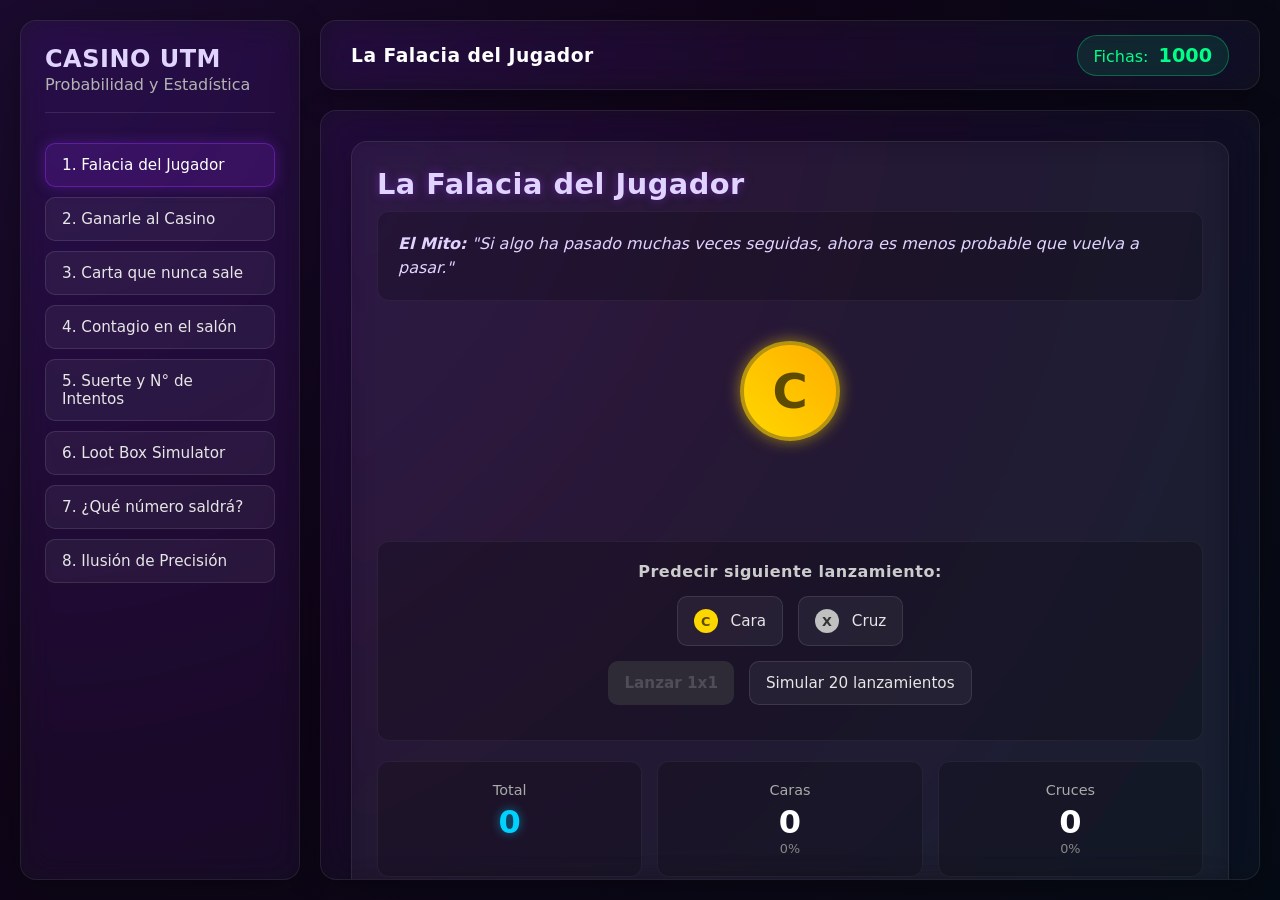
==== index.html @ 287e945e "Initial commit: Estructura completa de CASINO UTM con Clean Architecture" ====
<!DOCTYPE html>
<html lang="es">
<head>
    <meta charset="UTF-8">
    <meta name="viewport" content="width=device-width, initial-scale=1.0">
    <title>CASINO UTM | Rompiendo Mitos</title>
    <link rel="stylesheet" href="assets/css/base.css">
    <link rel="stylesheet" href="assets/css/glass-theme.css">
</head>
<body>
    <div class="app-container">
        
        <aside class="glass-panel sidebar">
            <div class="sidebar-header">
                <h2>CASINO UTM</h2>
                <p>Probabilidad y Estadística</p>
            </div>
            
            <nav class="sidebar-nav">
                <button class="glass-btn nav-btn active" data-target="game1">1. Falacia del Jugador</button>
                <button class="glass-btn nav-btn" data-target="game2">2. Ganarle al Casino</button>
                <button class="glass-btn nav-btn" data-target="game3">3. Carta que nunca sale</button>
                <button class="glass-btn nav-btn" data-target="game4">4. Contagio en el salón</button>
                <button class="glass-btn nav-btn" data-target="game5">5. Suerte y N° de Intentos</button>
                <button class="glass-btn nav-btn" data-target="game6">6. Loot Box Simulator</button>
                <button class="glass-btn nav-btn" data-target="game7">7. ¿Qué número saldrá?</button>
                <button class="glass-btn nav-btn" data-target="game8">8. Ilusión de Precisión</button>
            </nav>
        </aside>

        <main class="main-workspace">
            
            <header class="glass-panel topbar">
                <div class="topbar-title">
                    <h3 id="current-game-title">Selecciona un juego</h3>
                </div>
                <div class="user-wallet">
                    <span>Fichas: </span>
                    <strong id="wallet-balance">1000</strong>
                </div>
            </header>

            <section id="main-content" class="glass-panel content-area">
                <div class="welcome-message">
                    <h2>Bienvenido al Casino UTM</h2>
                    <p>Selecciona un minijuego en el panel izquierdo para comenzar a romper mitos.</p>
                </div>
            </section>

        </main>
    </div>

    <script type="module" src="app.js"></script>
</body>
</html>
---- assets/css/base.css ----
/* =========================================
   BASE & RESET
   ========================================= */
* {
    margin: 0;
    padding: 0;
    box-sizing: border-box;
    font-family: 'Segoe UI', system-ui, -apple-system, sans-serif;
}

body {
    /* Fondo oscuro vibrante para resaltar el efecto Glassmorphism */
    background: radial-gradient(circle at top left, #1a0b2e, #0f0518 50%, #050b14);
    background-attachment: fixed;
    color: #ffffff;
    min-height: 100vh;
    overflow: hidden; /* Evita scroll en toda la página, se hará en los paneles */
}

.app-container {
    display: flex;
    height: 100vh;
    padding: 20px;
    gap: 20px;
}

.main-workspace {
    display: flex;
    flex-direction: column;
    flex: 1;
    gap: 20px;
}

/* Tipografía básica */
h1, h2, h3 {
    font-weight: 600;
    letter-spacing: 0.5px;
}

p {
    color: #b3b3b3;
    line-height: 1.5;
}
---- assets/css/glass-theme.css ----
/* =========================================
   GLASSMORPHISM THEME (Estilo Win 11)
   ========================================= */

/* Panel genérico de cristal */
.glass-panel {
    background: rgba(255, 255, 255, 0.03);
    backdrop-filter: blur(16px) saturate(180%);
    -webkit-backdrop-filter: blur(16px) saturate(180%);
    border: 1px solid rgba(255, 255, 255, 0.08);
    border-radius: 16px;
    box-shadow: 0 8px 32px 0 rgba(0, 0, 0, 0.3);
}

/* --- SIDEBAR --- */
.sidebar {
    width: 280px;
    display: flex;
    flex-direction: column;
    padding: 24px;
}

.sidebar-header {
    margin-bottom: 30px;
    padding-bottom: 15px;
    border-bottom: 1px solid rgba(255, 255, 255, 0.1);
}

.sidebar-header h2 {
    color: #e0d4ff; /* Tono neón suave */
    font-size: 1.5rem;
}

.sidebar-nav {
    display: flex;
    flex-direction: column;
    gap: 10px;
}

/* --- TOPBAR --- */
.topbar {
    display: flex;
    justify-content: space-between;
    align-items: center;
    padding: 15px 30px;
    height: 70px;
}

.user-wallet {
    background: rgba(0, 255, 136, 0.1);
    border: 1px solid rgba(0, 255, 136, 0.3);
    padding: 8px 16px;
    border-radius: 20px;
    color: #00ff88;
}

.user-wallet strong {
    font-size: 1.2rem;
    margin-left: 5px;
}

/* --- ÁREA DE CONTENIDO (JUEGOS) --- */
.content-area {
    flex: 1;
    padding: 30px;
    overflow-y: auto; /* Scroll interno solo si el juego es muy largo */
    position: relative;
}

.welcome-message {
    text-align: center;
    margin-top: 20%;
}

/* --- BOTONES ESTILO GLASS --- */
.glass-btn {
    background: rgba(255, 255, 255, 0.05);
    border: 1px solid rgba(255, 255, 255, 0.1);
    color: #e6e6e6;
    padding: 12px 16px;
    border-radius: 10px;
    cursor: pointer;
    text-align: left;
    transition: all 0.3s ease;
    font-size: 0.95rem;
}

.glass-btn:hover {
    background: rgba(255, 255, 255, 0.1);
    border-color: rgba(255, 255, 255, 0.2);
    transform: translateY(-2px);
}

.glass-btn.active {
    background: rgba(138, 43, 226, 0.2); /* Morado neón translúcido */
    border-color: rgba(138, 43, 226, 0.5);
    color: #ffffff;
    box-shadow: 0 0 15px rgba(138, 43, 226, 0.3);
}

/* Custom Scrollbar para el estilo limpio */
::-webkit-scrollbar {
    width: 8px;
}
::-webkit-scrollbar-track {
    background: transparent;
}
::-webkit-scrollbar-thumb {
    background: rgba(255, 255, 255, 0.2);
    border-radius: 10px;
}
::-webkit-scrollbar-thumb:hover {
    background: rgba(255, 255, 255, 0.4);
}
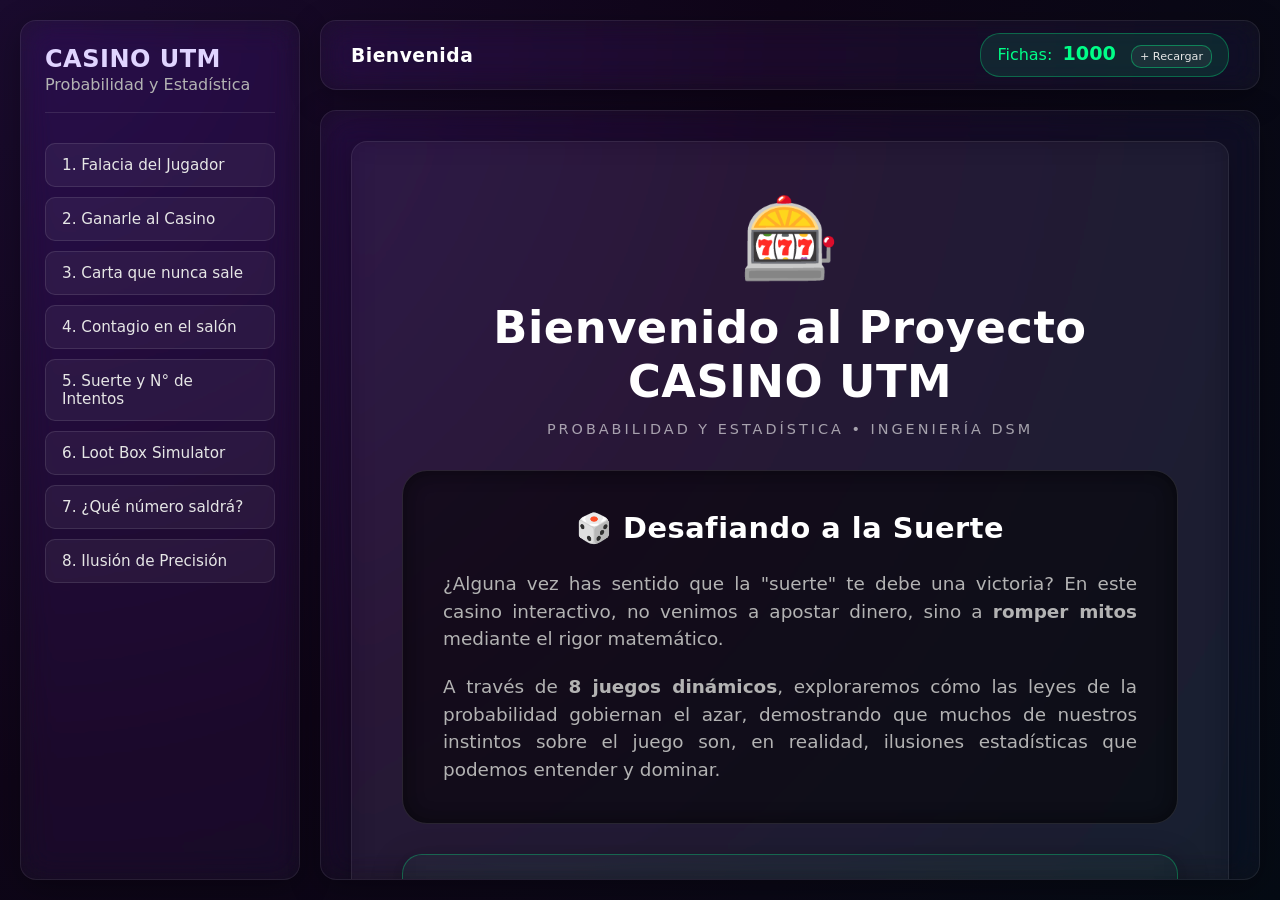
==== commit 5eedc55e: "Fix & Feature: Global wallet system, functional withdraw, manual recharge, and UI alignment in Game " ====
--- a/index.html
+++ b/index.html
@@ -37,6 +37,7 @@
                 <div class="user-wallet">
                     <span>Fichas: </span>
                     <strong id="wallet-balance">1000</strong>
+                    <button id="btn-recharge" class="glass-btn small-btn" style="margin-left: 10px; padding: 4px 8px; font-size: 0.7rem; border-color: rgba(0, 255, 136, 0.4);">+ Recargar</button>
                 </div>
             </header>
 
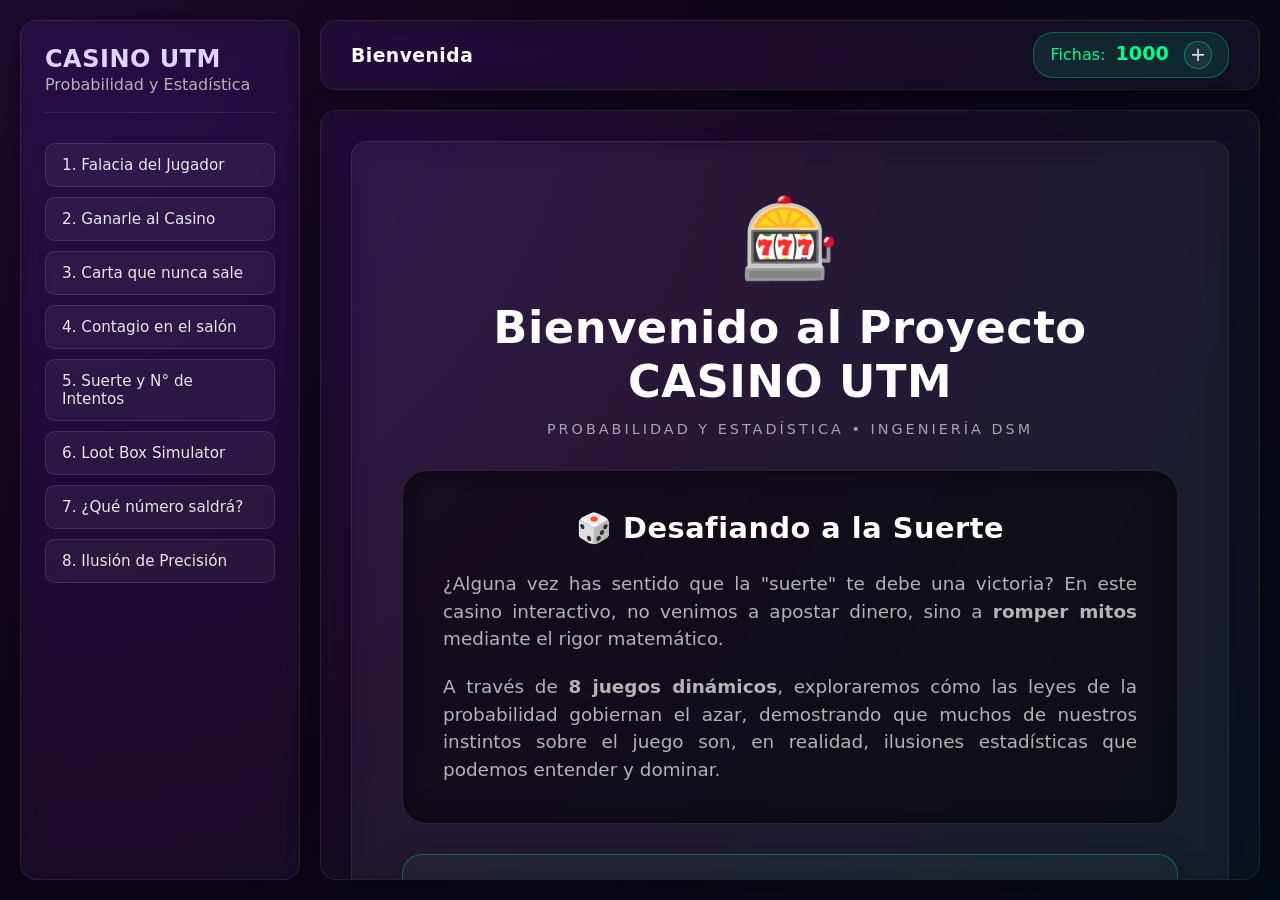
==== commit d4ff6242: "Feature: Redesigned recharge button as '+' icon with animated Glassmorphism modals for chip manageme" ====
--- a/index.html
+++ b/index.html
@@ -37,7 +37,7 @@
                 <div class="user-wallet">
                     <span>Fichas: </span>
                     <strong id="wallet-balance">1000</strong>
-                    <button id="btn-recharge" class="glass-btn small-btn" style="margin-left: 10px; padding: 4px 8px; font-size: 0.7rem; border-color: rgba(0, 255, 136, 0.4);">+ Recargar</button>
+                    <button id="btn-recharge-modal" class="glass-btn small-icon-btn" style="margin-left: 10px; border-color: rgba(0, 255, 136, 0.4);">+</button>
                 </div>
             </header>
 
@@ -51,6 +51,37 @@
         </main>
     </div>
 
+    <!-- Modal Principal de Recarga/Retiro -->
+    <div id="wallet-modal" class="modal-overlay">
+        <div class="glass-panel modal-content">
+            <span class="modal-emoji">💰</span>
+            <h2 class="text-neon-blue">Gestión de Fichas</h2>
+            <p style="color: #aaa; margin-top: 10px;">Ingresa la cantidad deseada</p>
+            
+            <div class="chip-input-group">
+                <button id="btn-minus-5" class="glass-btn step-btn">-5</button>
+                <input type="number" id="input-chip-amount" class="chip-number-input" value="100" min="5" step="5">
+                <button id="btn-plus-5" class="glass-btn step-btn">+5</button>
+            </div>
+
+            <div class="modal-actions">
+                <button id="btn-action-add" class="glass-btn primary-btn" style="background: rgba(0, 255, 136, 0.2); border-color: #00ff88;">Aumentar</button>
+                <button id="btn-action-remove" class="glass-btn primary-btn" style="background: rgba(255, 77, 77, 0.2); border-color: #ff4d4d;">Remover</button>
+            </div>
+            <button id="btn-close-modal" class="glass-btn secondary-btn" style="margin-top: 15px; width: 100%;">Cancelar</button>
+        </div>
+    </div>
+
+    <!-- Modal de Confirmación -->
+    <div id="confirm-modal" class="modal-overlay">
+        <div class="glass-panel modal-content">
+            <span id="confirm-emoji" class="modal-emoji">✅</span>
+            <h2 id="confirm-title" class="text-neon-green">¡Confirmado!</h2>
+            <p id="confirm-text" style="color: #eee; margin: 15px 0; line-height: 1.5;"></p>
+            <button id="btn-confirm-ok" class="glass-btn primary-btn" style="width: 100%;">Entendido</button>
+        </div>
+    </div>
+
     <script type="module" src="app.js"></script>
 </body>
 </html>
--- a/assets/css/glass-theme.css
+++ b/assets/css/glass-theme.css
@@ -111,4 +111,107 @@
 }
 ::-webkit-scrollbar-thumb:hover {
     background: rgba(255, 255, 255, 0.4);
+}
+
+/* --- Modales Interactivos --- */
+.modal-overlay {
+    position: fixed;
+    top: 0; left: 0;
+    width: 100%; height: 100%;
+    background: rgba(0, 0, 0, 0.7);
+    backdrop-filter: blur(8px);
+    display: flex;
+    justify-content: center;
+    align-items: center;
+    z-index: 2000;
+    opacity: 0;
+    visibility: hidden;
+    transition: all 0.3s ease;
+}
+
+.modal-overlay.active {
+    opacity: 1;
+    visibility: visible;
+}
+
+.modal-content {
+    width: 380px;
+    padding: 35px;
+    text-align: center;
+    transform: scale(0.8);
+    transition: all 0.3s cubic-bezier(0.34, 1.56, 0.64, 1);
+}
+
+.modal-overlay.active .modal-content {
+    transform: scale(1);
+}
+
+.modal-emoji {
+    font-size: 4.5rem;
+    margin-bottom: 25px;
+    display: block;
+    animation: bounce 2s infinite;
+}
+
+.chip-input-group {
+    display: flex;
+    align-items: center;
+    justify-content: center;
+    gap: 15px;
+    margin: 25px 0;
+}
+
+.chip-number-input {
+    background: rgba(255, 255, 255, 0.05) !important;
+    border: 1px solid rgba(255, 255, 255, 0.2);
+    color: white;
+    width: 120px;
+    text-align: center;
+    font-size: 1.8rem;
+    padding: 12px;
+    border-radius: 12px;
+    outline: none;
+}
+
+.step-btn {
+    width: 45px;
+    height: 45px;
+    border-radius: 50%;
+    display: flex;
+    justify-content: center;
+    align-items: center;
+    font-size: 1.2rem;
+    font-weight: bold;
+    border: 1px solid rgba(255, 255, 255, 0.2);
+    background: rgba(255, 255, 255, 0.1);
+}
+
+.step-btn:hover { background: rgba(255, 255, 255, 0.2); }
+
+.modal-actions {
+    display: flex;
+    gap: 15px;
+    margin-top: 25px;
+}
+
+.modal-actions button { flex: 1; }
+
+.small-icon-btn {
+    width: 28px;
+    height: 28px;
+    border-radius: 50%;
+    padding: 0;
+    display: inline-flex;
+    justify-content: center;
+    align-items: center;
+    font-size: 1.2rem;
+    line-height: 1;
+    vertical-align: middle;
+}
+
+/* Animaciones */
+@keyframes bounce {
+    0%, 20%, 50%, 80%, 100% {transform: translateY(0);}
+    40% {transform: translateY(-20px);}
+    60% {transform: translateY(-10px);}
 }
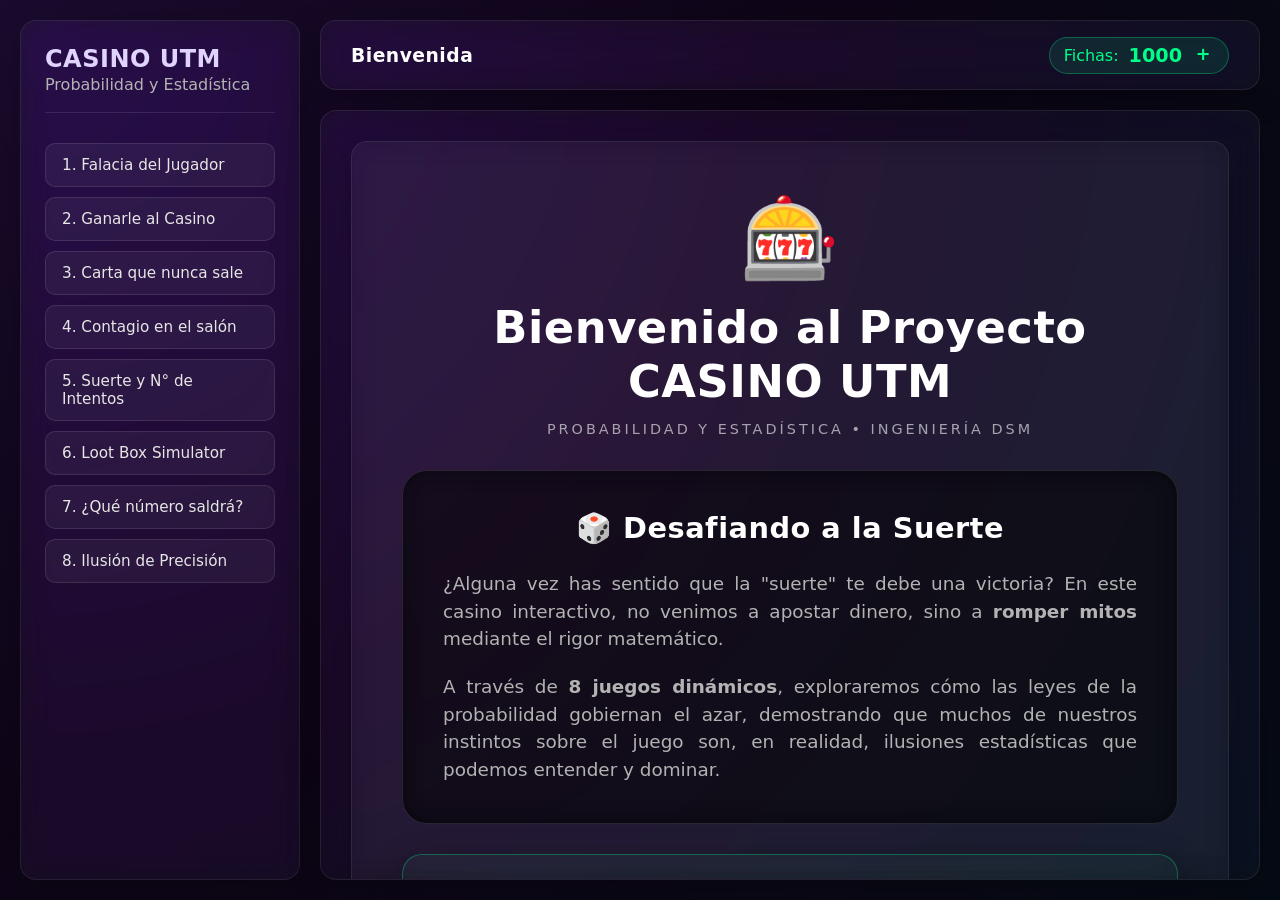
==== commit 91b8675d: "Implementación completa de Juegos 3 al 8, integración de economía centralizada y mejoras de UI/UX" ====
--- a/index.html
+++ b/index.html
@@ -37,7 +37,7 @@
                 <div class="user-wallet">
                     <span>Fichas: </span>
                     <strong id="wallet-balance">1000</strong>
-                    <button id="btn-recharge-modal" class="glass-btn small-icon-btn" style="margin-left: 10px; border-color: rgba(0, 255, 136, 0.4);">+</button>
+                    <button id="btn-recharge-modal" class="small-icon-btn">+</button>
                 </div>
             </header>
 
--- a/assets/css/glass-theme.css
+++ b/assets/css/glass-theme.css
@@ -49,14 +49,16 @@
 .user-wallet {
     background: rgba(0, 255, 136, 0.1);
     border: 1px solid rgba(0, 255, 136, 0.3);
-    padding: 8px 16px;
+    padding: 6px 14px;
     border-radius: 20px;
     color: #00ff88;
+    display: flex;
+    align-items: center;
+    gap: 10px;
 }
 
 .user-wallet strong {
     font-size: 1.2rem;
-    margin-left: 5px;
 }
 
 /* --- ÁREA DE CONTENIDO (JUEGOS) --- */
@@ -197,16 +199,39 @@
 .modal-actions button { flex: 1; }
 
 .small-icon-btn {
-    width: 28px;
-    height: 28px;
+    width: 22px;
+    height: 22px;
+    display: flex;
+    justify-content: center;
+    align-items: center;
+    font-size: 1.1rem;
+    font-weight: 900;
+    color: #00ff88;
+    background: transparent;
+    border: 1px solid transparent;
     border-radius: 50%;
+    cursor: pointer;
     padding: 0;
-    display: inline-flex;
-    justify-content: center;
-    align-items: center;
-    font-size: 1.2rem;
+    transition: all 0.2s ease;
     line-height: 1;
-    vertical-align: middle;
+}
+
+.small-icon-btn:hover {
+    color: #ffffff;
+    background: rgba(0, 255, 136, 0.15);
+    border-color: rgba(0, 255, 136, 0.3);
+    text-shadow: 0 0 8px rgba(0, 255, 136, 0.5);
+}
+
+/* Eliminar controles predeterminados de navegadores en input number */
+input[type="number"]::-webkit-inner-spin-button,
+input[type="number"]::-webkit-outer-spin-button {
+    -webkit-appearance: none;
+    margin: 0;
+}
+
+input[type="number"] {
+    -moz-appearance: textfield; /* Firefox */
 }
 
 /* Animaciones */
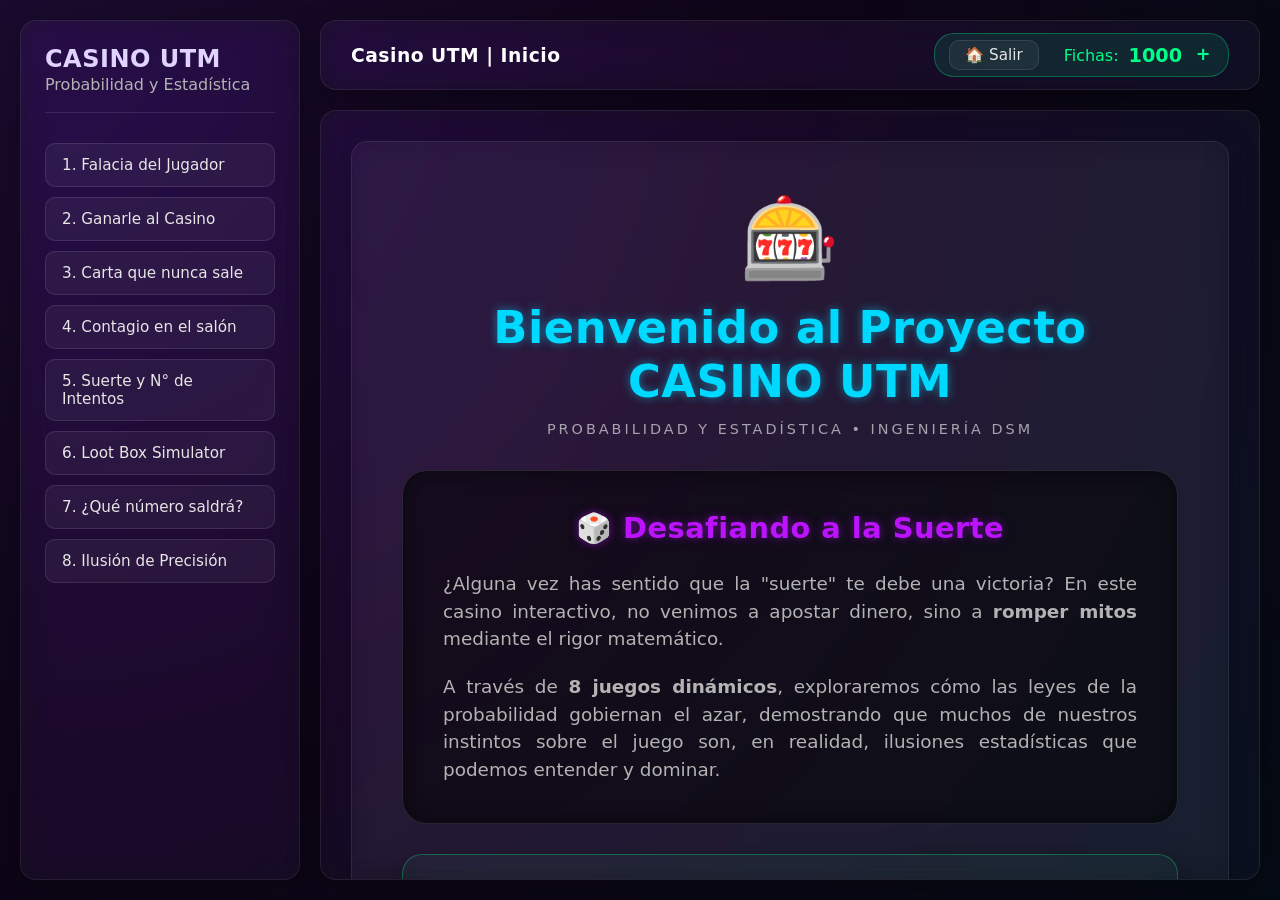
==== commit cdfd90eb: "Actualización: Nuevas mecánicas de juego y sistema de fichas" ====
--- a/index.html
+++ b/index.html
@@ -35,6 +35,7 @@
                     <h3 id="current-game-title">Selecciona un juego</h3>
                 </div>
                 <div class="user-wallet">
+                    <button id="btn-exit-to-welcome" class="glass-btn secondary-btn small-btn" style="margin-right: 15px; padding: 5px 15px;">🏠 Salir</button>
                     <span>Fichas: </span>
                     <strong id="wallet-balance">1000</strong>
                     <button id="btn-recharge-modal" class="small-icon-btn">+</button>
@@ -42,10 +43,8 @@
             </header>
 
             <section id="main-content" class="glass-panel content-area">
-                <div class="welcome-message">
-                    <h2>Bienvenido al Casino UTM</h2>
-                    <p>Selecciona un minijuego en el panel izquierdo para comenzar a romper mitos.</p>
-                </div>
+                <!-- El contenido se cargará dinámicamente desde presentation/views/welcome.html -->
+                <div class="loading-spinner">Cargando Casino UTM...</div>
             </section>
 
         </main>
@@ -56,12 +55,14 @@
         <div class="glass-panel modal-content">
             <span class="modal-emoji">💰</span>
             <h2 class="text-neon-blue">Gestión de Fichas</h2>
-            <p style="color: #aaa; margin-top: 10px;">Ingresa la cantidad deseada</p>
+            <p style="color: #aaa; margin-top: 10px;">Límite de crédito: <strong class="text-neon-red">-1000</strong></p>
             
             <div class="chip-input-group">
-                <button id="btn-minus-5" class="glass-btn step-btn">-5</button>
-                <input type="number" id="input-chip-amount" class="chip-number-input" value="100" min="5" step="5">
-                <button id="btn-plus-5" class="glass-btn step-btn">+5</button>
+                <button id="btn-minus-500" class="glass-btn step-btn">-500</button>
+                <button id="btn-minus-5" class="glass-btn step-btn">-100</button>
+                <input type="number" id="input-chip-amount" class="chip-number-input" value="500" min="0" step="100">
+                <button id="btn-plus-5" class="glass-btn step-btn">+100</button>
+                <button id="btn-plus-500" class="glass-btn step-btn">+500</button>
             </div>
 
             <div class="modal-actions">
@@ -82,6 +83,22 @@
         </div>
     </div>
 
+    <!-- Modal de Victoria (Victory Modal) -->
+    <div id="victory-modal" class="modal-overlay">
+        <div class="glass-panel modal-content" style="border-color: rgba(0, 255, 136, 0.4); box-shadow: 0 0 30px rgba(0, 255, 136, 0.2);">
+            <span id="victory-emoji" class="modal-emoji">🏆</span>
+            <h2 id="victory-title" class="text-neon-green">¡HAS GANADO!</h2>
+            <p id="victory-game-name" style="color: #e0d4ff; font-weight: bold; margin-bottom: 5px;"></p>
+            
+            <div class="victory-result glass-panel" style="padding: 15px; margin: 20px 0; background: rgba(0, 255, 136, 0.1);">
+                <p style="font-size: 0.9rem; color: #aaa;">Fichas Ganadas:</p>
+                <strong id="victory-amount" class="text-neon-green" style="font-size: 2.5rem;">+0</strong>
+            </div>
+
+            <button id="btn-victory-confirm" class="glass-btn primary-btn" style="width: 100%; background: rgba(0, 255, 136, 0.2); border-color: #00ff88;">Continuar</button>
+        </div>
+    </div>
+
     <script type="module" src="app.js"></script>
 </body>
 </html>
--- a/assets/css/glass-theme.css
+++ b/assets/css/glass-theme.css
@@ -239,4 +239,20 @@
     0%, 20%, 50%, 80%, 100% {transform: translateY(0);}
     40% {transform: translateY(-20px);}
     60% {transform: translateY(-10px);}
+}
+
+/* --- Clases de Texto Neón --- */
+.text-neon-green {
+    color: #00ff88;
+    text-shadow: 0 0 10px rgba(0, 255, 136, 0.5);
+}
+
+.text-neon-blue {
+    color: #00d9ff;
+    text-shadow: 0 0 10px rgba(0, 217, 255, 0.5);
+}
+
+.text-neon-purple {
+    color: #bc13fe;
+    text-shadow: 0 0 10px rgba(188, 19, 254, 0.5);
 }
